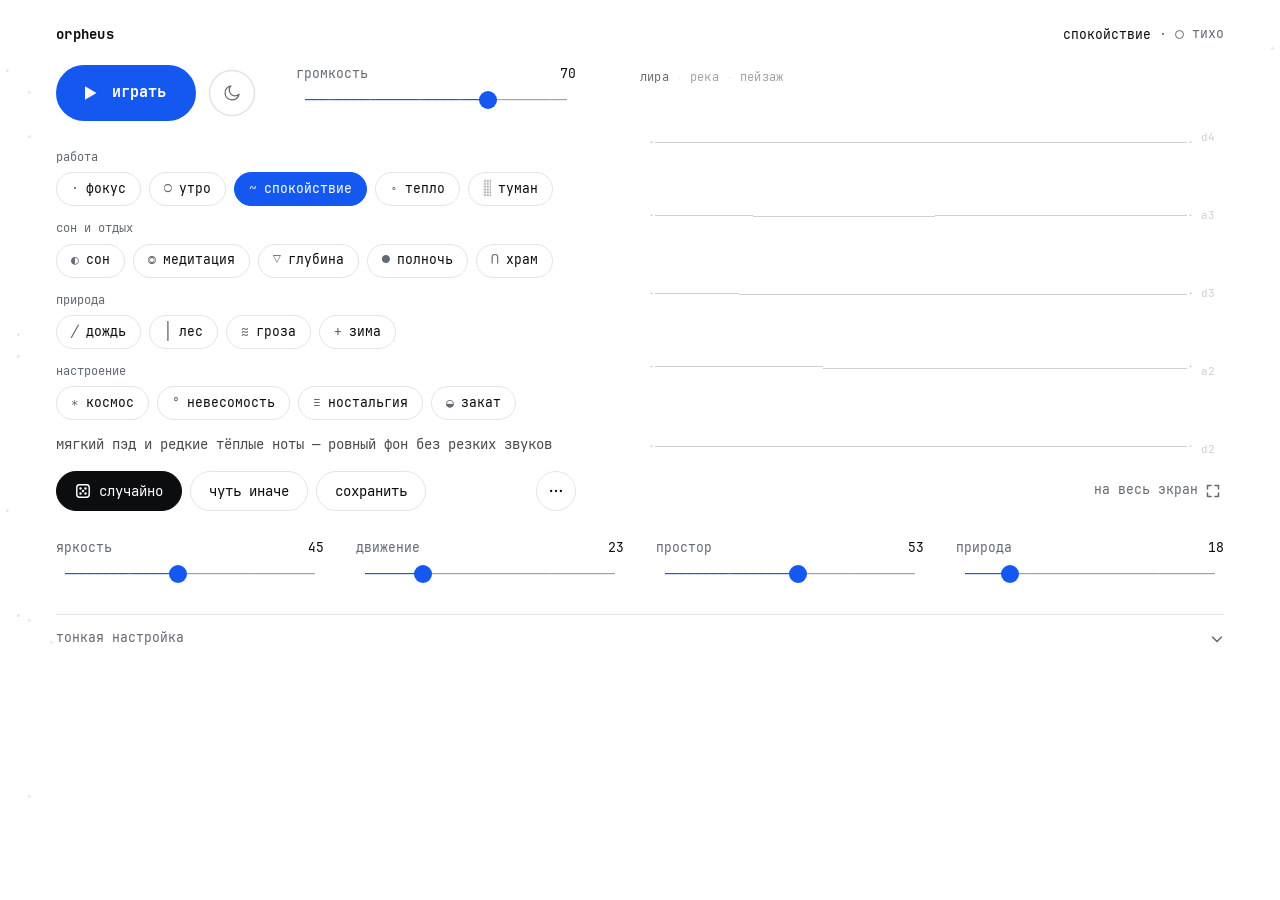
==== orpheus/index.html @ 7169866e "add orpheus: generative ambient in the browser a standalone page at /orpheus/ (fonts served locally," ====
<!doctype html>
<html lang="ru">
<head>
<meta charset="utf-8">
<meta name="viewport" content="width=device-width, initial-scale=1, viewport-fit=cover">
<title>orpheus</title>
<meta name="description" content="бесконечный генеративный эмбиент в браузере: пресеты по настроению, живая настройка, ascii-лира.">
<meta property="og:title" content="orpheus">
<meta property="og:description" content="endless generative ambient in the browser.">
<meta property="og:url" content="https://gloomyweather.github.io/orpheus/">
<meta property="og:type" content="website">
<meta name="color-scheme" content="light dark">
<meta name="theme-color" content="#ffffff" media="(prefers-color-scheme: light)">
<meta name="theme-color" content="#0b0c0e" media="(prefers-color-scheme: dark)">
<link rel="icon" href="../favicon.svg" type="image/svg+xml">
<link rel="preload" href="../fonts/JetBrainsMono-Regular.woff2" as="font" type="font/woff2" crossorigin>
<style>
@font-face { font-family: "JetBrains Mono"; src: url("../fonts/JetBrainsMono-Regular.woff2") format("woff2"); font-weight: 400 500; font-style: normal; font-display: swap; }
@font-face { font-family: "JetBrains Mono"; src: url("../fonts/JetBrainsMono-Bold.woff2") format("woff2"); font-weight: 600 700; font-style: normal; font-display: swap; }
html, body { margin: 0; }
</style>
<style>
:root {
  --bg: #ffffff;
  --fg: #0c0d0f;
  --muted: #646a73;
  --line: #e1e4e8;
  --surface: #f3f4f6;
  --accent: #1558f0;
}
@media (prefers-color-scheme: dark) {
  :root:not([data-theme="light"]) {
    --bg: #0b0c0e;
    --fg: #f3f4f6;
    --muted: #9aa1ab;
    --line: #272a2f;
    --surface: #17191c;
    --accent: #5c8dff;
    color-scheme: dark;
  }
}
:root[data-theme="dark"] {
  --bg: #0b0c0e;
  --fg: #f3f4f6;
  --muted: #9aa1ab;
  --line: #272a2f;
  --surface: #17191c;
  --accent: #5c8dff;
  color-scheme: dark;
}
body { background: var(--bg); color: var(--fg) }

* { box-sizing: border-box; }
body {
  font-family: "JetBrains Mono", ui-monospace, "SF Mono", Menlo, Consolas, "Liberation Mono", monospace;
  font-size: 14px;
  line-height: 1.45;
  font-feature-settings: "liga" 0;
  -webkit-font-smoothing: antialiased;
  -webkit-tap-highlight-color: transparent;
}
button, select, input { font: inherit; color: inherit; }
button { cursor: pointer; }
[hidden] { display: none !important; }

:focus { outline: none; }
:focus-visible { outline: 2px solid var(--accent); outline-offset: 2px; }

.wrap {
  max-width: 1040px;
  margin-inline: auto;
  padding-block: 24px 56px;
  padding-left: max(16px, env(safe-area-inset-left, 0px));
  padding-right: max(16px, env(safe-area-inset-right, 0px));
}

/* header */
:root { --track: color-mix(in srgb, var(--line) 45%, var(--muted)); --text-2: color-mix(in srgb, var(--fg) 74%, var(--bg)); }
.wrap { position: relative; z-index: 1; }
.topline { display: flex; justify-content: space-between; align-items: baseline; gap: 16px; }
.brand { font-weight: 600; font-size: 14px; letter-spacing: 0.02em; }
.hright { display: flex; align-items: baseline; gap: 8px; min-width: 0; color: var(--muted); font-size: 13px; }
.hname { min-width: 0; overflow: hidden; text-overflow: ellipsis; white-space: nowrap; color: var(--fg); }
.hsep { flex: none; }
.status { flex: none; color: var(--muted); font-size: 13px; display: inline-flex; align-items: center; gap: 8px; transition: color .4s var(--ease); }
.status::before { content: ""; width: 7px; height: 7px; border-radius: 50%; border: 1.5px solid var(--muted); align-self: center; transition: background-color .4s var(--ease), border-color .4s var(--ease); }
.status.on::before { animation: blink 2.4s ease-in-out infinite; }
.status.on { color: var(--accent); }
.status.on::before { background: var(--accent); border-color: var(--accent); }

.transport { display: flex; flex-wrap: wrap; align-items: center; gap: 12px 12px; margin-top: 20px; }
.play {
  display: inline-flex; align-items: center; gap: 12px;
  height: 56px; padding: 0 28px 0 22px;
  border-radius: 28px; border: 2px solid var(--accent);
  background: var(--accent); color: var(--bg);
  font-size: 15px; font-weight: 600;
  transition: background-color .35s var(--ease), color .35s var(--ease), transform .2s var(--ease);
}
.play:hover { transform: scale(1.03); }
.play:active { transform: scale(.96); }
.play[aria-pressed="true"] { animation: breathe 4.5s ease-in-out infinite; }
.play svg { transition: transform .35s var(--ease); }
.play:hover svg { transform: scale(1.12); }
.play svg { width: 20px; height: 20px; fill: currentColor; flex: none; }
.play[aria-pressed="true"] { background: transparent; color: var(--accent); }
.play:focus-visible { outline-offset: 3px; }
.vol { flex: 1 1 200px; max-width: 380px; min-width: 0; margin-left: 28px; }
@media (max-width: 719px) { .vol { margin-left: 0; max-width: none; } }

/* луна: таймер сна */
.moon {
  position: relative; display: grid; place-items: center; flex: none;
  width: 48px; height: 48px; padding: 0; border: 0; border-radius: 50%; background: transparent; color: var(--muted);
  transition: color .25s var(--ease), background-color .25s var(--ease), transform .2s var(--ease);
}
.moon::after { content: ""; position: absolute; inset: -4px; }
.moon:hover { color: var(--fg); background: var(--surface); }
.moon:active { transform: scale(.94); }
.moon[aria-expanded="true"] { background: var(--surface); color: var(--fg); }
.moon .ring { position: absolute; inset: 0; width: 100%; height: 100%; transform: rotate(-90deg); overflow: visible; }
.moon .ring circle { fill: none; stroke-width: 1.5; }
.moon .rb { stroke: var(--line); transition: stroke .3s var(--ease); }
.moon .rp { stroke: var(--accent); stroke-linecap: round; opacity: 0; stroke-dasharray: 141.4; stroke-dashoffset: 0; transition: opacity .3s var(--ease), stroke-dashoffset 1s linear; }
.moon.on { color: var(--accent); }
.moon.on .rp { opacity: 1; }
.moon .mi { position: relative; width: 20px; height: 20px; }
.moon .mb {
  position: absolute; right: -5px; bottom: -3px; min-width: 18px; height: 15px; padding: 0 4px; border-radius: 8px;
  background: var(--accent); color: var(--bg); font-size: 10px; line-height: 15px; font-weight: 600; text-align: center; font-variant-numeric: tabular-nums;
}
.moon.sm { width: 40px; height: 40px; }

/* sections */
.block { margin-top: 28px; padding-top: 24px; border-top: 1px solid var(--line); }
.block.first { border-top: 0; padding-top: 0; margin-top: 32px; }
.prows { display: flex; flex-direction: column; gap: 10px; }
.prow { display: grid; grid-template-columns: 112px minmax(0, 1fr); align-items: center; gap: 12px; }
.plabel { color: var(--muted); font-size: 12px; }
.chips { display: flex; flex-wrap: wrap; gap: 8px; min-width: 0; }
.chip {
  position: relative; height: 34px; padding: 0 14px; border-radius: 17px; font-size: 13px; flex: none;
  display: inline-flex; align-items: center; gap: 7px; white-space: nowrap;
  border: 1px solid var(--line); background: transparent; color: var(--fg);
  transition: background-color .25s var(--ease), border-color .25s var(--ease), color .25s var(--ease), transform .2s var(--ease);
}
.chip::before { content: attr(data-g); color: var(--muted); display: inline-block; min-width: 1ch; text-align: center; transition: color .25s var(--ease); }
.chip::after { content: ""; position: absolute; inset: -4px -2px; }
.chip:active, .btn:active, .seg button:active { transform: scale(.95); }
.chip:hover { background: var(--surface); }
.chip[aria-pressed="true"] { background: var(--accent); border-color: var(--accent); color: var(--bg); font-weight: 500; }
.chip[aria-pressed="true"]::before { color: var(--bg); opacity: .75; }
/* свои пресеты: пунктирная рамка, маленький крестик */
.chipx {
  display: inline-flex; align-items: center; height: 34px; border-radius: 17px; flex: none;
  border: 1px dashed var(--muted); color: var(--fg);
  transition: background-color .25s var(--ease), border-color .25s var(--ease), color .25s var(--ease);
}
.chipx:hover { background: var(--surface); }
.chipx .chip, .chipx .chip:hover, .chipx .chip[aria-pressed="true"] {
  height: 32px; padding: 0 4px 0 13px; border: 0; border-radius: 16px 0 0 16px; background: transparent; color: inherit; font-weight: inherit;
}
.chipx .chip[aria-pressed="true"]::before { color: inherit; }
.chipx.on { background: var(--accent); border-style: solid; border-color: var(--accent); color: var(--bg); font-weight: 500; }
.chipx.on .chip::before { color: var(--bg); opacity: .75; }
.cdel {
  position: relative; display: grid; place-items: center; width: 28px; height: 32px; padding: 0;
  border: 0; border-radius: 0 16px 16px 0; background: transparent; color: var(--muted); font-size: 12px;
  transition: color .25s var(--ease);
}
.cdel::after { content: ""; position: absolute; inset: -4px -2px; }
.cdel svg { width: 10px; height: 10px; }
.cdel:hover { color: var(--fg); }
.chipx.on .cdel { color: var(--bg); }
.cdel.ask { width: auto; padding: 0 12px 0 6px; color: var(--accent); font-weight: 500; }
.chipx.on .cdel.ask { color: var(--bg); }
@media (max-width: 719px) {
  .prow { grid-template-columns: minmax(0, 1fr); gap: 4px; }
  .prow .chips {
    flex-wrap: nowrap; overflow-x: auto; overscroll-behavior-x: contain; scrollbar-width: none;
    margin-inline: -16px; padding: 3px 16px;
    -webkit-mask-image: linear-gradient(to right, transparent 0, #000 16px, #000 calc(100% - 20px), transparent 100%);
    mask-image: linear-gradient(to right, transparent 0, #000 16px, #000 calc(100% - 20px), transparent 100%);
  }
  .prow .chips::-webkit-scrollbar { display: none; }
}

.pdesc { margin: 14px 0 0; min-height: 1.45em; font-size: 14px; color: var(--text-2); transition: opacity .18s var(--ease); }
.pdesc.out { opacity: 0; }
@media (max-width: 719px) { .pdesc { font-size: 13px; min-height: 2.9em; } }
.acts { display: flex; flex-wrap: wrap; align-items: center; gap: 8px; margin-top: 16px; }
.acts .more { margin-left: auto; }
.dot {
  width: 7px; height: 7px; border-radius: 50%; border: 1.5px solid var(--muted); flex: none;
  transition: background-color .4s var(--ease), border-color .4s var(--ease);
}
.btn[aria-pressed="true"] { border-color: var(--accent); color: var(--accent); }
.btn[aria-pressed="true"] .dot { background: var(--accent); border-color: var(--accent); }
.playing .btn[aria-pressed="true"] .dot { animation: blink 2.4s ease-in-out infinite; }
.btn:disabled { opacity: .35; cursor: default; }
.btn:disabled:hover { background: transparent; }
.btn:disabled:active { transform: none; }
.btn[aria-expanded="true"] { background: var(--surface); }
#undo:not([hidden]) { animation: fadein .5s var(--ease) backwards; }
.saveform { display: flex; flex-wrap: wrap; align-items: center; gap: 8px; margin-top: 12px; animation: rise .4s var(--ease) backwards; }
.saveform input {
  flex: 1 1 160px; min-width: 0; max-width: 320px; height: 40px; padding: 0 16px; border-radius: 20px;
  border: 1px solid var(--line); background: var(--bg); color: var(--fg); transition: border-color .25s var(--ease);
}
.saveform input:hover { border-color: var(--muted); }
.saveform input:focus-visible { outline: none; border-color: var(--accent); }
.saveform input::placeholder { color: var(--muted); }
.btn {
  height: 40px; padding: 0 18px; border-radius: 20px;
  border: 1px solid var(--fg); background: transparent; color: var(--fg);
  display: inline-flex; align-items: center; gap: 8px;
  transition: background-color .25s var(--ease), opacity .25s var(--ease), transform .2s var(--ease);
}
.btn svg, .dice svg { transition: transform .5s var(--ease); }
.btn:hover svg, .dice:hover svg { transform: rotate(90deg); }
.btn:active svg, .dice:active svg { transform: rotate(270deg) scale(.85); transition-duration: .15s; }
.btn svg { width: 16px; height: 16px; flex: none; }
.btn:hover { background: var(--surface); }
.btn.main { background: var(--fg); color: var(--bg); font-weight: 500; }
.btn.main:hover { opacity: .88; }
.btn.quiet { border-color: var(--line); }
.btn.more { width: 40px; padding: 0; justify-content: center; font-size: 16px; letter-spacing: 0; }
.btn.more:hover svg { transform: none; }
@media (max-width: 719px) { .acts .btn:not(.more) { padding: 0 14px; } }

/* поповеры */
.pop {
  position: fixed; z-index: 30; left: 0; top: 0; width: 292px; max-width: calc(100vw - 32px);
  padding: 14px; border-radius: 14px; border: 1px solid var(--line); background: var(--bg); color: var(--fg);
  animation: popin .18s var(--ease) backwards;
}
.pop .ptitle { display: block; color: var(--muted); font-size: 12px; margin-bottom: 8px; }
.pop .seg { display: flex; flex-wrap: nowrap; }
.pop .seg button { flex: 1 1 0; padding: 0 4px; white-space: nowrap; }
.pop .btn { width: 100%; justify-content: flex-start; }
.pop .sect + .sect { margin-top: 14px; }
.pop .left { display: block; margin-top: 12px; min-height: 1.45em; }
@keyframes popin { from { opacity: 0; transform: translateY(4px); } }

/* стадия */
.stage { position: relative; display: block; height: 168px; margin-top: 28px; }
@media (min-width: 720px) { .stage { height: 220px; } }
.vizbar { display: flex; justify-content: flex-end; margin-top: 2px; }
.vizbtn {
  display: inline-flex; align-items: center; gap: 8px; height: 40px; padding: 0 4px 0 12px; border: 0; background: transparent;
  color: var(--muted); font-size: 13px; border-radius: 20px; transition: color .25s var(--ease);
}
.vizbtn:hover { color: var(--accent); }
.vizbtn svg { width: 14px; height: 14px; flex: none; transition: transform .35s var(--ease); }
.vizbtn:hover svg { transform: scale(1.18); }

/* макро */
.macros { display: grid; grid-template-columns: repeat(4, minmax(0, 1fr)); gap: 8px 32px; margin-top: 20px; }
@media (max-width: 719px) { .macros { grid-template-columns: repeat(2, minmax(0, 1fr)); gap: 4px 24px; } }

/* тонкая настройка */
.fine-head { margin-top: 20px; border-top: 1px solid var(--line); }
.fine-toggle {
  display: flex; align-items: center; justify-content: space-between; width: 100%; height: 48px; padding: 0; border: 0; background: transparent;
  color: var(--muted); font-size: 13px; text-align: left; transition: color .25s var(--ease);
}
.fine-toggle:hover, .fine-toggle[aria-expanded="true"] { color: var(--fg); }
.fine-toggle svg { width: 14px; height: 14px; transition: transform .35s var(--ease); }
.fine-toggle[aria-expanded="true"] svg { transform: rotate(180deg); }
.fine { display: grid; grid-template-rows: 0fr; visibility: hidden; transition: grid-template-rows .4s var(--ease), visibility 0s linear .4s; }
.fine.open { grid-template-rows: 1fr; visibility: visible; transition: grid-template-rows .4s var(--ease), visibility 0s; }
.fine > .fine-in { min-height: 0; overflow: hidden; margin-inline: -8px; padding-inline: 8px; }

/* группы */
.grid {
  display: grid; gap: 28px 48px;
  grid-template-columns: repeat(auto-fill, minmax(min(100%, 290px), 1fr));
  padding-top: 8px; padding-bottom: 8px;
}
.group { min-width: 0; border-top: 1px solid var(--line); padding-top: 12px; }
.ghead { display: flex; align-items: center; justify-content: space-between; min-height: 36px; }
.gname { font-weight: 600; font-size: 14px; margin: 0; }
.gtools { display: flex; align-items: center; margin-right: -10px; }
.dice, .lock {
  width: 40px; height: 40px; margin: -2px 0; display: grid; place-items: center; padding: 0;
  border: 0; background: transparent; color: var(--muted); border-radius: 50%;
  transition: color .25s var(--ease), background-color .25s var(--ease);
}
.dice:hover, .lock:hover { color: var(--accent); background: var(--surface); }
.dice:disabled { opacity: .3; cursor: default; }
.dice:disabled:hover { color: var(--muted); background: transparent; }
.dice svg, .lock svg { width: 18px; height: 18px; }
.lock[aria-pressed="true"] { color: var(--accent); }
.group.locked .gname { color: var(--muted); }
.gname { transition: color .3s var(--ease); }
.controls { display: flex; flex-direction: column; gap: 4px; margin-top: 4px; }

/* слайдеры с ascii-дорожкой */
.slider { min-width: 0; }
.shead { display: flex; justify-content: space-between; align-items: baseline; gap: 12px; }
.shead label { color: var(--muted); font-size: 13px; }
.shead label .tag { margin-left: 8px; font-size: 11px; }
.shead output { font-variant-numeric: tabular-nums; font-size: 13px; min-width: 3ch; text-align: right; }
.rng { --thumb: 18px; position: relative; height: 40px; margin-top: -4px; }
@media (pointer: coarse) { .rng { --thumb: 22px; } }
.atrack {
  position: absolute; left: calc(var(--thumb) / 2); right: calc(var(--thumb) / 2); top: 0; bottom: 0;
  overflow: hidden; white-space: pre; font-size: 14px; line-height: 40px; color: var(--track);
  pointer-events: none; user-select: none; -webkit-user-select: none;
}
.atrack .af { color: var(--accent); }
input[type="range"] {
  -webkit-appearance: none; appearance: none;
  position: absolute; inset: 0; z-index: 1; display: block; width: 100%; height: 100%; margin: 0; padding: 0;
  background: transparent; cursor: pointer;
  touch-action: pan-y;
}
input[type="range"]::-webkit-slider-runnable-track { height: 40px; background: transparent; border: 0; }
input[type="range"]::-webkit-slider-thumb {
  -webkit-appearance: none; appearance: none;
  width: var(--thumb); height: var(--thumb); border-radius: 50%; margin-top: calc((40px - var(--thumb)) / 2);
  background: var(--accent); border: 0;
  transition: transform .2s var(--ease);
}
input[type="range"]:hover::-webkit-slider-thumb { transform: scale(1.15); }
input[type="range"]:active::-webkit-slider-thumb { transform: scale(1.35); }
input[type="range"]:hover::-moz-range-thumb { transform: scale(1.15); }
input[type="range"]:active::-moz-range-thumb { transform: scale(1.35); }
input[type="range"]::-moz-range-track { height: 40px; background: transparent; border: 0; }
input[type="range"]::-moz-range-progress { background: transparent; }
input[type="range"]::-moz-range-thumb { width: var(--thumb); height: var(--thumb); border-radius: 50%; background: var(--accent); border: 0; transition: transform .2s var(--ease); }
input[type="range"]:focus-visible { outline: none; }
input[type="range"]:focus-visible::-webkit-slider-thumb { box-shadow: 0 0 0 3px var(--bg), 0 0 0 5px var(--accent); }
input[type="range"]:focus-visible::-moz-range-thumb { box-shadow: 0 0 0 3px var(--bg), 0 0 0 5px var(--accent); }

/* селекты */
.field { min-width: 0; padding-block: 6px; }
.field > .flabel { display: block; color: var(--muted); font-size: 13px; margin-bottom: 8px; }
.seg { display: grid; grid-template-columns: repeat(6, 1fr); gap: 4px; }
.seg button {
  height: 40px; min-width: 0; padding: 0; border-radius: 8px;
  border: 1px solid var(--line); background: transparent; font-size: 13px;
  transition: background-color .25s var(--ease), border-color .25s var(--ease), color .25s var(--ease), transform .2s var(--ease);
}
.seg button:hover { background: var(--surface); }
.seg button[aria-checked="true"] { background: var(--accent); border-color: var(--accent); color: var(--bg); font-weight: 500; }
.seg.row { display: flex; flex-wrap: wrap; }
.seg.row button { padding: 0 12px; }
.sel {
  width: 100%; height: 42px; padding: 0 36px 0 12px; border-radius: 8px;
  border: 1px solid var(--line); background-color: var(--bg); color: var(--fg);
  -webkit-appearance: none; appearance: none;
  text-overflow: ellipsis;
  transition: border-color .25s var(--ease);
}
.sel:hover { border-color: var(--muted); }
.selwrap { position: relative; }
.selwrap::after {
  content: ""; position: absolute; right: 15px; top: 50%; width: 7px; height: 7px; margin-top: -6px;
  border-right: 1.5px solid var(--muted); border-bottom: 1.5px solid var(--muted);
  transform: rotate(45deg); pointer-events: none;
}
.left { color: var(--muted); font-size: 13px; font-variant-numeric: tabular-nums; }

/* мини-плеер (телефон) */
.mini { display: none; }
@media (max-width: 719px) {
  .wrap { padding-bottom: calc(104px + env(safe-area-inset-bottom, 0px)); }
  .mini {
    display: flex; align-items: center; gap: 10px;
    position: fixed; left: 0; right: 0; bottom: 0; z-index: 20;
    padding: 10px max(16px, env(safe-area-inset-right, 0px)) calc(10px + env(safe-area-inset-bottom, 0px)) max(16px, env(safe-area-inset-left, 0px));
    background: color-mix(in srgb, var(--bg) 94%, transparent); border-top: 1px solid var(--line);
    -webkit-backdrop-filter: blur(8px); backdrop-filter: blur(8px);
    transform: translateY(100%); visibility: hidden;
    transition: transform .35s var(--ease), visibility 0s linear .35s;
  }
  .mini.show { transform: none; visibility: visible; transition: transform .35s var(--ease), visibility 0s; }
}
.mplay {
  display: grid; place-items: center; flex: none; width: 44px; height: 44px; padding: 0; border-radius: 50%;
  border: 2px solid var(--accent); background: var(--accent); color: var(--bg);
  transition: background-color .35s var(--ease), color .35s var(--ease), transform .2s var(--ease);
}
.mplay:active { transform: scale(.94); }
.mplay[aria-pressed="true"] { background: transparent; color: var(--accent); }
.mplay svg { width: 18px; height: 18px; fill: currentColor; }
.mname { flex: 1 1 0; min-width: 0; font-size: 13px; overflow: hidden; text-overflow: ellipsis; white-space: nowrap; }
.mvol { flex: none; width: 84px; }
.mvol .rng { margin-top: 0; }

/* motion */
:root { --ease: cubic-bezier(.2, .7, .2, 1); }
@keyframes rise { from { opacity: 0; transform: translateY(10px); } }
@keyframes fadein { from { opacity: 0; } }
@keyframes breathe {
  0%, 100% { box-shadow: 0 0 0 0 color-mix(in srgb, var(--accent) 0%, transparent); }
  50% { box-shadow: 0 0 0 9px color-mix(in srgb, var(--accent) 14%, transparent); }
}
@keyframes blink { 50% { opacity: .35; } }
.topline, .transport, #presetBlock, .stage, .vizbar, .macros, .fine-head { animation: rise .7s var(--ease) backwards; }
.transport { animation-delay: .06s; }
#presetBlock { animation-delay: .12s; }
.stage, .vizbar { animation-delay: .18s; }
.macros { animation-delay: .24s; }
.fine-head { animation-delay: .3s; }
.stage { transition: opacity .8s var(--ease); opacity: .6; }
.playing .stage { opacity: 1; }

@media (prefers-reduced-motion: reduce) {
  * { transition: none !important; animation: none !important; scroll-behavior: auto !important; }
}

/* широкие экраны (планшет в альбомной ориентации, ноутбук): две колонки — управление слева, сцена справа */
@media (min-width: 1000px) {
  .wrap {
    max-width: 1200px; display: grid; column-gap: 64px; align-items: start;
    grid-template-columns: minmax(0, 520px) minmax(0, 1fr);
    grid-template-areas: "top top" "tr st" "pre st" "pre vb" "mac mac" "fh fh" "fi fi";
    grid-template-rows: auto auto 1fr auto;
  }
  .topline { grid-area: top; }
  .transport { grid-area: tr; }
  #presetBlock { grid-area: pre; margin-top: 28px; }
  .stage { grid-area: st; align-self: stretch; height: auto; min-height: 340px; margin-top: 20px; }
  .vizbar { grid-area: vb; }
  .macros { grid-area: mac; margin-top: 28px; }
  .fine-head { grid-area: fh; }
  .fine { grid-area: fi; }
  .vol { max-width: none; }
  .prow { grid-template-columns: minmax(0, 1fr); gap: 6px; }
  .prows { gap: 14px; }
}
</style>
</head>
<body>
<div class="wrap" id="app">
  <div class="topline">
    <div class="brand">orpheus</div>
    <div class="hright"><span class="hname" id="hdrPreset">свой звук</span><span class="hsep" aria-hidden="true">·</span><span class="status" id="status" role="status">тихо</span></div>
  </div>

  <div class="transport">
    <button type="button" class="play" id="play" aria-pressed="false">
      <svg viewBox="0 0 20 20" aria-hidden="true"><path id="playIcon" d="M5 3.2v13.6L16.5 10z"/></svg>
      <span id="playLabel">играть</span>
    </button>
    <button type="button" class="moon" id="moon" aria-haspopup="true" aria-expanded="false" aria-controls="sleepPop" aria-label="таймер сна" title="таймер сна">
      <svg class="ring" viewBox="0 0 48 48" aria-hidden="true"><circle class="rb" cx="24" cy="24" r="22.5"/><circle class="rp" cx="24" cy="24" r="22.5"/></svg>
      <svg class="mi" viewBox="0 0 24 24" fill="none" stroke="currentColor" stroke-width="1.5" stroke-linecap="round" stroke-linejoin="round" aria-hidden="true"><path d="M20.5 13.3A8.5 8.5 0 1 1 10.7 3.5a6.7 6.7 0 0 0 9.8 9.8z"/></svg>
      <span class="mb" hidden></span>
    </button>
    <div class="vol" id="volumeSlot"></div>
  </div>

  <div class="block first" id="presetBlock">
    <div class="prows" id="presets" role="group" aria-label="настроения"></div>
    <p class="pdesc" id="presetDesc"></p>
    <div class="acts">
      <button type="button" class="btn main" id="randomAll">
        <svg viewBox="0 0 18 18" fill="none" stroke="currentColor" stroke-width="1.6" stroke-linecap="round" stroke-linejoin="round" aria-hidden="true"><rect x="2" y="2" width="14" height="14" rx="3"/><circle cx="6.2" cy="6.2" r=".6" fill="currentColor"/><circle cx="11.8" cy="6.2" r=".6" fill="currentColor"/><circle cx="9" cy="9" r=".6" fill="currentColor"/><circle cx="6.2" cy="11.8" r=".6" fill="currentColor"/><circle cx="11.8" cy="11.8" r=".6" fill="currentColor"/></svg>
        <span>случайно</span>
      </button>
      <button type="button" class="btn quiet" id="nudge">чуть иначе</button>
      <button type="button" class="btn quiet" id="undo" hidden disabled>назад</button>
      <button type="button" class="btn quiet" id="saveOpen" aria-expanded="false" aria-controls="saveForm">сохранить</button>
      <button type="button" class="btn quiet more" id="moreBtn" aria-haspopup="true" aria-expanded="false" aria-controls="morePop" aria-label="ещё" title="живой режим, переход">
        <svg viewBox="0 0 18 18" fill="currentColor" aria-hidden="true"><circle cx="3.5" cy="9" r="1.3"/><circle cx="9" cy="9" r="1.3"/><circle cx="14.5" cy="9" r="1.3"/></svg>
      </button>
    </div>
    <form class="saveform" id="saveForm" autocomplete="off" hidden>
      <input type="text" id="saveName" maxlength="24" placeholder="название" aria-label="название своего пресета">
      <button type="submit" class="btn main" id="saveOk">ок</button>
      <button type="button" class="btn quiet" id="saveCancel">отмена</button>
    </form>
  </div>

  <section class="stage" id="stage" aria-label="визуализация"></section>
  <div class="vizbar">
    <button type="button" class="vizbtn" id="vizOpen" hidden>
      <span>на весь экран</span>
      <svg viewBox="0 0 14 14" fill="none" stroke="currentColor" stroke-width="1.5" stroke-linecap="round" stroke-linejoin="round" aria-hidden="true"><path d="M1.5 5V1.5H5M9 1.5h3.5V5M12.5 9v3.5H9M5 12.5H1.5V9"/></svg>
    </button>
  </div>

  <section class="macros" id="macros" aria-label="основные ручки"></section>

  <div class="fine-head">
    <button type="button" class="fine-toggle" id="fineToggle" aria-expanded="false" aria-controls="fine">
      <span>тонкая настройка</span>
      <svg viewBox="0 0 14 14" fill="none" stroke="currentColor" stroke-width="1.5" stroke-linecap="round" stroke-linejoin="round" aria-hidden="true"><path d="M2.5 5l4.5 4.5L11.5 5"/></svg>
    </button>
  </div>
  <div class="fine" id="fine"><div class="fine-in"><div class="grid" id="groups"></div></div></div>
</div>

<div class="mini" id="mini" role="region" aria-label="мини-плеер">
  <button type="button" class="mplay" id="miniPlay" aria-pressed="false" aria-label="играть">
    <svg viewBox="0 0 20 20" aria-hidden="true"><path id="miniIcon" d="M5 3.2v13.6L16.5 10z"/></svg>
  </button>
  <span class="mname" id="miniName">свой звук</span>
  <button type="button" class="moon sm" id="miniMoon" aria-haspopup="true" aria-expanded="false" aria-controls="sleepPop" aria-label="таймер сна">
    <svg class="ring" viewBox="0 0 48 48" aria-hidden="true"><circle class="rb" cx="24" cy="24" r="22.5"/><circle class="rp" cx="24" cy="24" r="22.5"/></svg>
    <svg class="mi" viewBox="0 0 24 24" fill="none" stroke="currentColor" stroke-width="1.5" stroke-linecap="round" stroke-linejoin="round" aria-hidden="true"><path d="M20.5 13.3A8.5 8.5 0 1 1 10.7 3.5a6.7 6.7 0 0 0 9.8 9.8z"/></svg>
    <span class="mb" hidden></span>
  </button>
  <div class="mvol" id="miniVolSlot"></div>
</div>

<div class="pop" id="sleepPop" role="group" aria-label="таймер сна" hidden>
  <span class="ptitle" id="sleepTitle">таймер сна</span>
  <div class="seg" id="sleepSeg" role="radiogroup" aria-labelledby="sleepTitle"></div>
  <span class="left" id="sleepLeft" aria-live="off"></span>
</div>

<div class="pop" id="morePop" role="group" aria-label="ещё" hidden>
  <div class="sect">
    <button type="button" class="btn quiet" id="live" aria-pressed="false"><span class="dot" aria-hidden="true"></span><span>живой режим</span></button>
  </div>
  <div class="sect">
    <span class="ptitle" id="transTitle">переход</span>
    <div class="seg row" id="transSeg" role="radiogroup" aria-labelledby="transTitle"></div>
  </div>
</div>

<script src="schema.js" charset="utf-8"></script>
<script src="presets.js" charset="utf-8"></script>
<script src="engine.js" charset="utf-8"></script>
<script src="viz.js" charset="utf-8"></script>
<script src="stage.js" charset="utf-8"></script>
<script src="ui.js" charset="utf-8"></script>

</body>
</html>
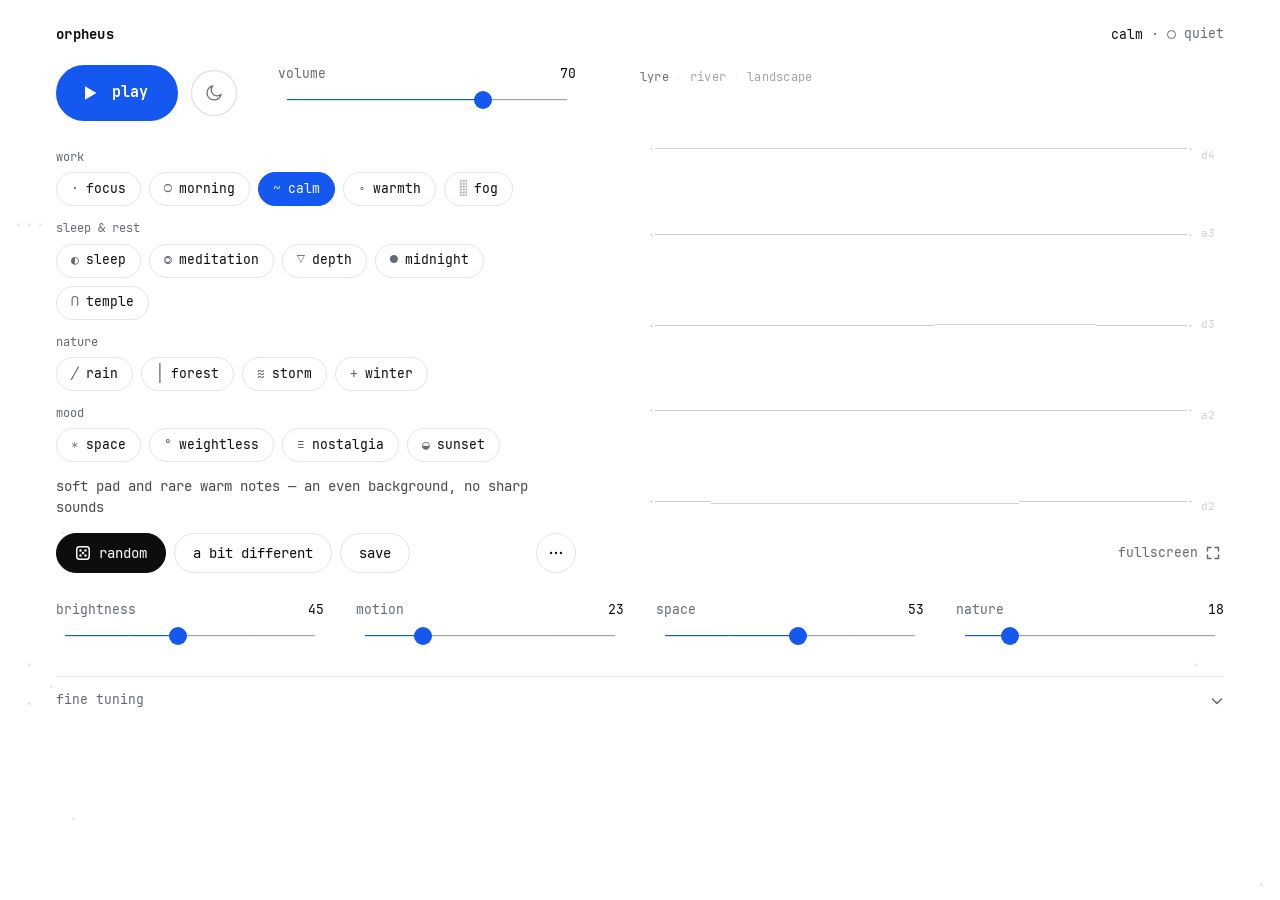
==== commit b9fddf87: "orpheus: english interface (work in progress) Co-Authored-By: Claude Opus 5.5 <noreply@anthropic.com" ====
--- a/orpheus/index.html
+++ b/orpheus/index.html
@@ -1,10 +1,10 @@
 <!doctype html>
-<html lang="ru">
+<html lang="en">
 <head>
 <meta charset="utf-8">
 <meta name="viewport" content="width=device-width, initial-scale=1, viewport-fit=cover">
 <title>orpheus</title>
-<meta name="description" content="бесконечный генеративный эмбиент в браузере: пресеты по настроению, живая настройка, ascii-лира.">
+<meta name="description" content="endless generative ambient in the browser: mood presets, live tuning, an ascii lyre.">
 <meta property="og:title" content="orpheus">
 <meta property="og:description" content="endless generative ambient in the browser.">
 <meta property="og:url" content="https://gloomyweather.github.io/orpheus/">
@@ -437,15 +437,15 @@
 <div class="wrap" id="app">
   <div class="topline">
     <div class="brand">orpheus</div>
-    <div class="hright"><span class="hname" id="hdrPreset">свой звук</span><span class="hsep" aria-hidden="true">·</span><span class="status" id="status" role="status">тихо</span></div>
+    <div class="hright"><span class="hname" id="hdrPreset">custom sound</span><span class="hsep" aria-hidden="true">·</span><span class="status" id="status" role="status">quiet</span></div>
   </div>
 
   <div class="transport">
     <button type="button" class="play" id="play" aria-pressed="false">
       <svg viewBox="0 0 20 20" aria-hidden="true"><path id="playIcon" d="M5 3.2v13.6L16.5 10z"/></svg>
-      <span id="playLabel">играть</span>
+      <span id="playLabel">play</span>
     </button>
-    <button type="button" class="moon" id="moon" aria-haspopup="true" aria-expanded="false" aria-controls="sleepPop" aria-label="таймер сна" title="таймер сна">
+    <button type="button" class="moon" id="moon" aria-haspopup="true" aria-expanded="false" aria-controls="sleepPop" aria-label="sleep timer" title="sleep timer">
       <svg class="ring" viewBox="0 0 48 48" aria-hidden="true"><circle class="rb" cx="24" cy="24" r="22.5"/><circle class="rp" cx="24" cy="24" r="22.5"/></svg>
       <svg class="mi" viewBox="0 0 24 24" fill="none" stroke="currentColor" stroke-width="1.5" stroke-linecap="round" stroke-linejoin="round" aria-hidden="true"><path d="M20.5 13.3A8.5 8.5 0 1 1 10.7 3.5a6.7 6.7 0 0 0 9.8 9.8z"/></svg>
       <span class="mb" hidden></span>
@@ -454,52 +454,52 @@
   </div>
 
   <div class="block first" id="presetBlock">
-    <div class="prows" id="presets" role="group" aria-label="настроения"></div>
+    <div class="prows" id="presets" role="group" aria-label="moods"></div>
     <p class="pdesc" id="presetDesc"></p>
     <div class="acts">
       <button type="button" class="btn main" id="randomAll">
         <svg viewBox="0 0 18 18" fill="none" stroke="currentColor" stroke-width="1.6" stroke-linecap="round" stroke-linejoin="round" aria-hidden="true"><rect x="2" y="2" width="14" height="14" rx="3"/><circle cx="6.2" cy="6.2" r=".6" fill="currentColor"/><circle cx="11.8" cy="6.2" r=".6" fill="currentColor"/><circle cx="9" cy="9" r=".6" fill="currentColor"/><circle cx="6.2" cy="11.8" r=".6" fill="currentColor"/><circle cx="11.8" cy="11.8" r=".6" fill="currentColor"/></svg>
-        <span>случайно</span>
+        <span>random</span>
       </button>
-      <button type="button" class="btn quiet" id="nudge">чуть иначе</button>
-      <button type="button" class="btn quiet" id="undo" hidden disabled>назад</button>
-      <button type="button" class="btn quiet" id="saveOpen" aria-expanded="false" aria-controls="saveForm">сохранить</button>
-      <button type="button" class="btn quiet more" id="moreBtn" aria-haspopup="true" aria-expanded="false" aria-controls="morePop" aria-label="ещё" title="живой режим, переход">
+      <button type="button" class="btn quiet" id="nudge">a bit different</button>
+      <button type="button" class="btn quiet" id="undo" hidden disabled>undo</button>
+      <button type="button" class="btn quiet" id="saveOpen" aria-expanded="false" aria-controls="saveForm">save</button>
+      <button type="button" class="btn quiet more" id="moreBtn" aria-haspopup="true" aria-expanded="false" aria-controls="morePop" aria-label="more" title="live mode, transition">
         <svg viewBox="0 0 18 18" fill="currentColor" aria-hidden="true"><circle cx="3.5" cy="9" r="1.3"/><circle cx="9" cy="9" r="1.3"/><circle cx="14.5" cy="9" r="1.3"/></svg>
       </button>
     </div>
     <form class="saveform" id="saveForm" autocomplete="off" hidden>
-      <input type="text" id="saveName" maxlength="24" placeholder="название" aria-label="название своего пресета">
-      <button type="submit" class="btn main" id="saveOk">ок</button>
-      <button type="button" class="btn quiet" id="saveCancel">отмена</button>
+      <input type="text" id="saveName" maxlength="24" placeholder="name" aria-label="name of your preset">
+      <button type="submit" class="btn main" id="saveOk">ok</button>
+      <button type="button" class="btn quiet" id="saveCancel">cancel</button>
     </form>
   </div>
 
-  <section class="stage" id="stage" aria-label="визуализация"></section>
+  <section class="stage" id="stage" aria-label="visualization"></section>
   <div class="vizbar">
     <button type="button" class="vizbtn" id="vizOpen" hidden>
-      <span>на весь экран</span>
+      <span>fullscreen</span>
       <svg viewBox="0 0 14 14" fill="none" stroke="currentColor" stroke-width="1.5" stroke-linecap="round" stroke-linejoin="round" aria-hidden="true"><path d="M1.5 5V1.5H5M9 1.5h3.5V5M12.5 9v3.5H9M5 12.5H1.5V9"/></svg>
     </button>
   </div>
 
-  <section class="macros" id="macros" aria-label="основные ручки"></section>
+  <section class="macros" id="macros" aria-label="main controls"></section>
 
   <div class="fine-head">
     <button type="button" class="fine-toggle" id="fineToggle" aria-expanded="false" aria-controls="fine">
-      <span>тонкая настройка</span>
+      <span>fine tuning</span>
       <svg viewBox="0 0 14 14" fill="none" stroke="currentColor" stroke-width="1.5" stroke-linecap="round" stroke-linejoin="round" aria-hidden="true"><path d="M2.5 5l4.5 4.5L11.5 5"/></svg>
     </button>
   </div>
   <div class="fine" id="fine"><div class="fine-in"><div class="grid" id="groups"></div></div></div>
 </div>
 
-<div class="mini" id="mini" role="region" aria-label="мини-плеер">
-  <button type="button" class="mplay" id="miniPlay" aria-pressed="false" aria-label="играть">
+<div class="mini" id="mini" role="region" aria-label="mini player">
+  <button type="button" class="mplay" id="miniPlay" aria-pressed="false" aria-label="play">
     <svg viewBox="0 0 20 20" aria-hidden="true"><path id="miniIcon" d="M5 3.2v13.6L16.5 10z"/></svg>
   </button>
-  <span class="mname" id="miniName">свой звук</span>
-  <button type="button" class="moon sm" id="miniMoon" aria-haspopup="true" aria-expanded="false" aria-controls="sleepPop" aria-label="таймер сна">
+  <span class="mname" id="miniName">custom sound</span>
+  <button type="button" class="moon sm" id="miniMoon" aria-haspopup="true" aria-expanded="false" aria-controls="sleepPop" aria-label="sleep timer">
     <svg class="ring" viewBox="0 0 48 48" aria-hidden="true"><circle class="rb" cx="24" cy="24" r="22.5"/><circle class="rp" cx="24" cy="24" r="22.5"/></svg>
     <svg class="mi" viewBox="0 0 24 24" fill="none" stroke="currentColor" stroke-width="1.5" stroke-linecap="round" stroke-linejoin="round" aria-hidden="true"><path d="M20.5 13.3A8.5 8.5 0 1 1 10.7 3.5a6.7 6.7 0 0 0 9.8 9.8z"/></svg>
     <span class="mb" hidden></span>
@@ -507,18 +507,18 @@
   <div class="mvol" id="miniVolSlot"></div>
 </div>
 
-<div class="pop" id="sleepPop" role="group" aria-label="таймер сна" hidden>
-  <span class="ptitle" id="sleepTitle">таймер сна</span>
+<div class="pop" id="sleepPop" role="group" aria-label="sleep timer" hidden>
+  <span class="ptitle" id="sleepTitle">sleep timer</span>
   <div class="seg" id="sleepSeg" role="radiogroup" aria-labelledby="sleepTitle"></div>
   <span class="left" id="sleepLeft" aria-live="off"></span>
 </div>
 
-<div class="pop" id="morePop" role="group" aria-label="ещё" hidden>
+<div class="pop" id="morePop" role="group" aria-label="more" hidden>
   <div class="sect">
-    <button type="button" class="btn quiet" id="live" aria-pressed="false"><span class="dot" aria-hidden="true"></span><span>живой режим</span></button>
+    <button type="button" class="btn quiet" id="live" aria-pressed="false"><span class="dot" aria-hidden="true"></span><span>live mode</span></button>
   </div>
   <div class="sect">
-    <span class="ptitle" id="transTitle">переход</span>
+    <span class="ptitle" id="transTitle">transition</span>
     <div class="seg row" id="transSeg" role="radiogroup" aria-labelledby="transTitle"></div>
   </div>
 </div>
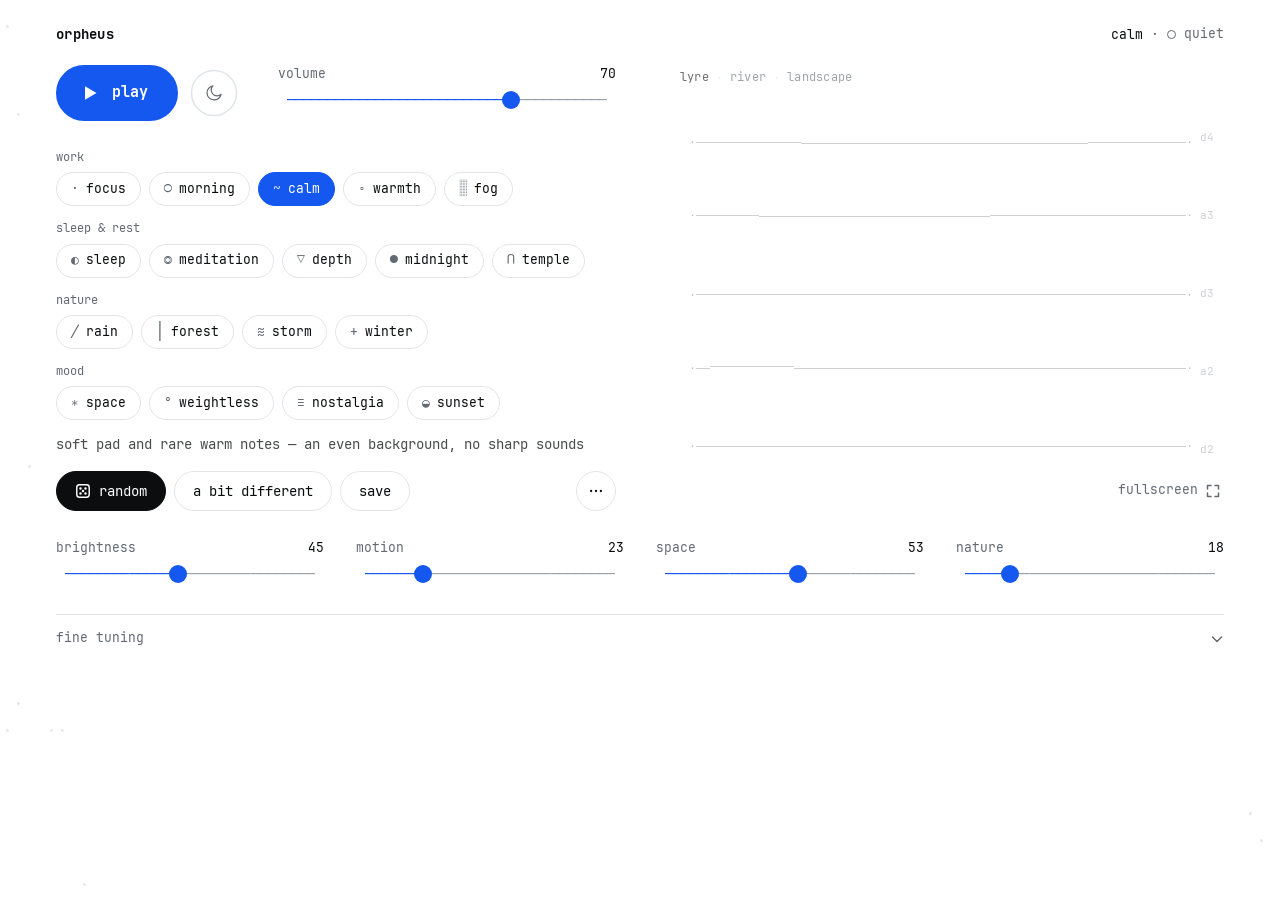
==== commit cec80837: "orpheus: english interface, updated card and screenshot Co-Authored-By: Claude Opus 5.5 <noreply@ant" ====
--- a/orpheus/index.html
+++ b/orpheus/index.html
@@ -415,7 +415,7 @@
 @media (min-width: 1000px) {
   .wrap {
     max-width: 1200px; display: grid; column-gap: 64px; align-items: start;
-    grid-template-columns: minmax(0, 520px) minmax(0, 1fr);
+    grid-template-columns: minmax(0, 560px) minmax(0, 1fr);
     grid-template-areas: "top top" "tr st" "pre st" "pre vb" "mac mac" "fh fh" "fi fi";
     grid-template-rows: auto auto 1fr auto;
   }
